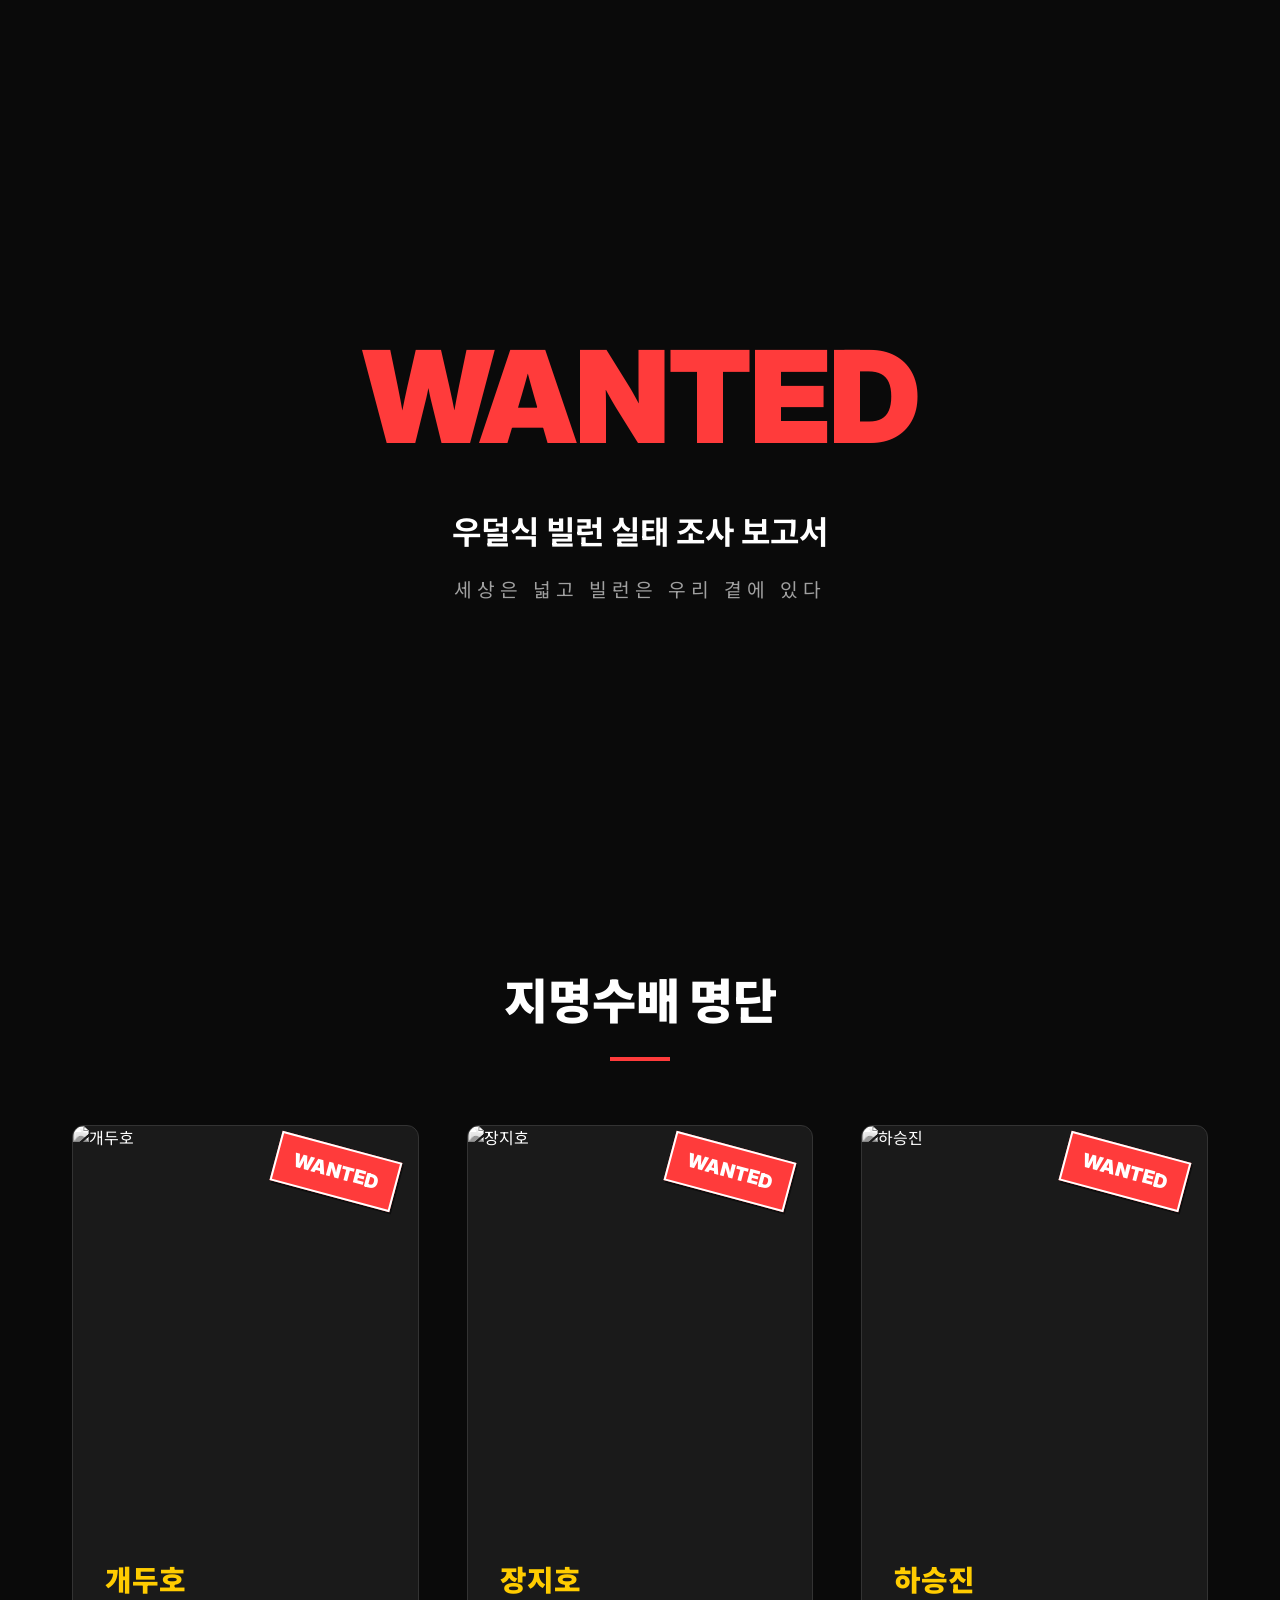
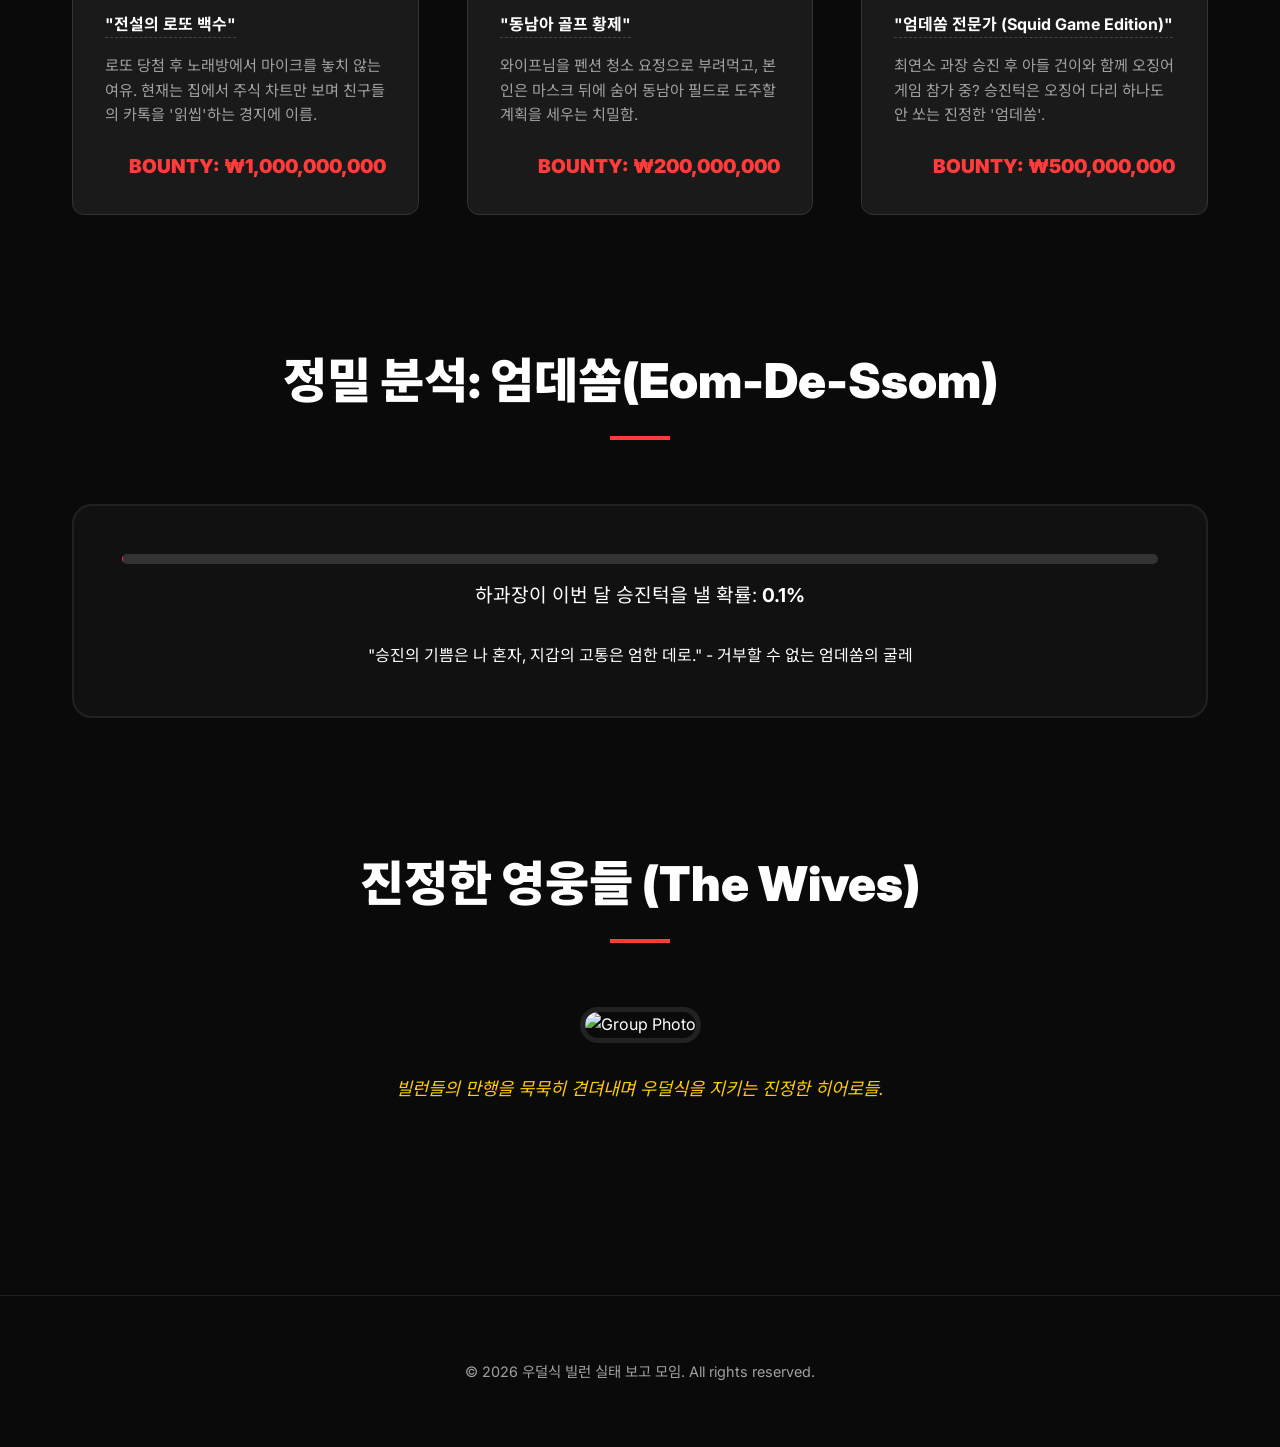
==== index.html @ 6ee660a5 "first commit" ====
<!DOCTYPE html>
<html lang="ko">
<head>
    <meta charset="UTF-8">
    <meta name="viewport" content="width=device-width, initial-scale=1.0">
    <title>우덜식 빌런즈 | U-Deol-Sik Villains</title>
    <link rel="stylesheet" href="index.css">
    <link rel="preconnect" href="https://fonts.googleapis.com">
    <link rel="preconnect" href="https://fonts.gstatic.com" crossorigin>
    <link href="https://fonts.googleapis.com/css2?family=Inter:wght@400;700;900&family=Noto+Sans+KR:wght@400;700;900&display=swap" rel="stylesheet">
</head>
<body>
    <header class="hero">
        <div class="hero-overlay"></div>
        <div class="hero-content">
            <h1 class="glitch" data-text="WANTED">WANTED</h1>
            <h2 class="sub-title">우덜식 빌런 실태 조사 보고서</h2>
            <p class="tagline">세상은 넓고 빌런은 우리 곁에 있다</p>
        </div>
    </header>

    <main class="container">
        <section class="section villain-grid">
            <h3 class="section-title">지명수배 명단</h3>
            <div class="grid">
                <!-- 개두호 Card -->
                <div class="card villain-card" data-villain="개두호">
                    <div class="card-image-wrapper">
                        <img src="photo1.png" alt="개두호" class="villain-img">
                        <div class="wanted-stamp">WANTED</div>
                    </div>
                    <div class="card-content">
                        <h4 class="villain-name">개두호</h4>
                        <p class="villain-alias">"전설의 로또 백수"</p>
                        <p class="villain-story">로또 당첨 후 노래방에서 마이크를 놓치 않는 여유. 현재는 집에서 주식 차트만 보며 친구들의 카톡을 '읽씹'하는 경지에 이름.</p>
                        <div class="bounty">BOUNTY: ₩1,000,000,000</div>
                    </div>
                </div>

                <!-- 장지호 Card -->
                <div class="card villain-card" data-villain="장지호">
                    <div class="card-image-wrapper">
                        <img src="photo2.png" alt="장지호" class="villain-img">
                        <div class="wanted-stamp">WANTED</div>
                    </div>
                    <div class="card-content">
                        <h4 class="villain-name">장지호</h4>
                        <p class="villain-alias">"동남아 골프 황제"</p>
                        <p class="villain-story">와이프님을 펜션 청소 요정으로 부려먹고, 본인은 마스크 뒤에 숨어 동남아 필드로 도주할 계획을 세우는 치밀함.</p>
                        <div class="bounty">BOUNTY: ₩200,000,000</div>
                    </div>
                </div>

                <!-- 하승진 Card -->
                <div class="card villain-card" data-villain="하승진">
                    <div class="card-image-wrapper">
                        <img src="photo3.png" alt="하승진" class="villain-img">
                        <div class="wanted-stamp">WANTED</div>
                    </div>
                    <div class="card-content">
                        <h4 class="villain-name">하승진</h4>
                        <p class="villain-alias">"엄데쏨 전문가 (Squid Game Edition)"</p>
                        <p class="villain-story">최연소 과장 승진 후 아들 건이와 함께 오징어 게임 참가 중? 승진턱은 오징어 다리 하나도 안 쏘는 진정한 '엄데쏨'.</p>
                        <div class="bounty">BOUNTY: ₩500,000,000</div>
                    </div>
                </div>
            </div>
        </section>

        <section class="section special-analysis">
            <h3 class="section-title">정밀 분석: 엄데쏨(Eom-De-Ssom)</h3>
            <div class="analysis-container">
                <div class="gauge-wrapper">
                    <div class="gauge">
                        <div class="gauge-fill" style="width: 0.1%;"></div>
                    </div>
                    <p class="gauge-label">하과장이 이번 달 승진턱을 낼 확률: <strong>0.1%</strong></p>
                </div>
                <div class="analysis-text">
                    <p>"승진의 기쁨은 나 혼자, 지갑의 고통은 엄한 데로." - 거부할 수 없는 엄데쏨의 굴레</p>
                </div>
            </div>
        </section>

        <section class="section heroes">
            <h3 class="section-title">진정한 영웅들 (The Wives)</h3>
            <div class="heroes-content">
                <img src="photo4.png" alt="Group Photo" class="hero-group-img">
                <p class="heroes-tribute">빌런들의 만행을 묵묵히 견뎌내며 우덜식을 지키는 진정한 히어로들.</p>
            </div>
        </section>
    </main>

    <footer class="footer">
        <p>&copy; 2026 우덜식 빌런 실태 보고 모임. All rights reserved.</p>
    </footer>

    <script src="index.js"></script>
</body>
</html>
---- index.css ----
:root {
    --bg-color: #0a0a0a;
    --card-bg: #1a1a1a;
    --accent-red: #ff3b3b;
    --accent-gold: #ffcc00;
    --text-white: #ffffff;
    --text-gray: #a0a0a0;
    --font-main: 'Inter', 'Noto Sans KR', sans-serif;
}

* {
    margin: 0;
    padding: 0;
    box-sizing: border-box;
}

body {
    background-color: var(--bg-color);
    color: var(--text-white);
    font-family: var(--font-main);
    line-height: 1.6;
    overflow-x: hidden;
}

.hero {
    height: 100vh;
    display: flex;
    align-items: center;
    justify-content: center;
    text-align: center;
    position: relative;
    background-image: url('https://via.placeholder.com/1920x1080/000/fff?text=U-Deol-Sik+Background'); /* Placeholder */
    background-size: cover;
    background-position: center;
}

.hero-overlay {
    position: absolute;
    top: 0;
    left: 0;
    width: 100%;
    height: 100%;
    background: linear-gradient(to bottom, rgba(10, 10, 10, 0.4), var(--bg-color));
}

.hero-content {
    position: relative;
    z-index: 10;
}

.hero h1 {
    font-size: 8rem;
    font-weight: 900;
    letter-spacing: -2px;
    margin-bottom: 0.5rem;
    color: var(--accent-red);
}

.hero .sub-title {
    font-size: 2rem;
    font-weight: 700;
    margin-bottom: 1rem;
}

.hero .tagline {
    font-size: 1.2rem;
    color: var(--text-gray);
    letter-spacing: 5px;
    text-transform: uppercase;
}

.container {
    max-width: 1200px;
    margin: 0 auto;
    padding: 4rem 2rem;
}

.section {
    margin-bottom: 8rem;
}

.section-title {
    font-size: 3rem;
    font-weight: 900;
    text-align: center;
    margin-bottom: 4rem;
    position: relative;
}

.section-title::after {
    content: '';
    display: block;
    width: 60px;
    height: 4px;
    background-color: var(--accent-red);
    margin: 1rem auto;
}

/* Villain Grid */
.grid {
    display: grid;
    grid-template-columns: repeat(auto-fit, minmax(300px, 1fr));
    gap: 3rem;
}

.card {
    background-color: var(--card-bg);
    border: 1px solid #333;
    border-radius: 12px;
    overflow: hidden;
    transition: transform 0.3s ease, box-shadow 0.3s ease;
    cursor: pointer;
    position: relative;
}

.card:hover {
    transform: translateY(-10px);
    box-shadow: 0 20px 40px rgba(255, 59, 59, 0.2);
    border-color: var(--accent-red);
}

.card-image-wrapper {
    position: relative;
    height: 400px;
    overflow: hidden;
}

.villain-img {
    width: 100%;
    height: 100%;
    object-fit: cover;
    filter: grayscale(100%) contrast(1.2);
    transition: filter 0.3s ease;
}

.card:hover .villain-img {
    filter: grayscale(0%) contrast(1.1);
}

.wanted-stamp {
    position: absolute;
    top: 20px;
    right: 20px;
    background-color: var(--accent-red);
    color: white;
    padding: 0.5rem 1rem;
    font-weight: 900;
    transform: rotate(15deg);
    border: 2px solid white;
    font-size: 1.2rem;
    box-shadow: 2px 2px 0px rgba(0,0,0,0.5);
}

.card-content {
    padding: 2rem;
}

.villain-name {
    font-size: 1.8rem;
    font-weight: 900;
    margin-bottom: 0.5rem;
    color: var(--accent-gold);
}

.villain-alias {
    font-size: 1rem;
    font-weight: 700;
    color: var(--text-white);
    margin-bottom: 1rem;
    border-bottom: 1px dashed #444;
    display: inline-block;
}

.villain-story {
    font-size: 0.95rem;
    color: var(--text-gray);
    margin-bottom: 1.5rem;
}

.bounty {
    font-weight: 900;
    color: var(--accent-red);
    font-size: 1.2rem;
    text-align: right;
}

/* Special Analysis */
.analysis-container {
    background-color: #111;
    padding: 3rem;
    border-radius: 20px;
    border: 2px solid #222;
    text-align: center;
}

.gauge-wrapper {
    margin-bottom: 2rem;
}

.gauge {
    width: 100%;
    height: 10px;
    background-color: #333;
    border-radius: 5px;
    overflow: hidden;
    margin-bottom: 1rem;
}

.gauge-fill {
    height: 100%;
    background: linear-gradient(90deg, var(--accent-red), #ff00ff);
    transition: width 2s ease-in-out;
}

.gauge-label {
    font-size: 1.2rem;
}

/* Heroes section */
.heroes-content {
    text-align: center;
}

.hero-group-img {
    width: 100%;
    max-width: 900px;
    border-radius: 20px;
    margin-bottom: 2rem;
    border: 5px solid #222;
}

.heroes-tribute {
    font-size: 1.1rem;
    font-style: italic;
    color: var(--accent-gold);
}

/* Footer */
.footer {
    text-align: center;
    padding: 4rem;
    border-top: 1px solid #222;
    color: var(--text-gray);
    font-size: 0.9rem;
}

/* Animations */
.fade-in {
    opacity: 0;
    transform: translateY(30px);
    transition: opacity 0.8s ease-out, transform 0.8s ease-out;
}

.fade-in.visible {
    opacity: 1;
    transform: translateY(0);
}

/* Glitch animation */
.glitch {
    position: relative;
    display: inline-block;
}

/* Responsive */
@media (max-width: 768px) {
    .hero h1 {
        font-size: 4rem;
    }
    .hero .sub-title {
        font-size: 1.5rem;
    }
    .section-title {
        font-size: 2rem;
    }
}
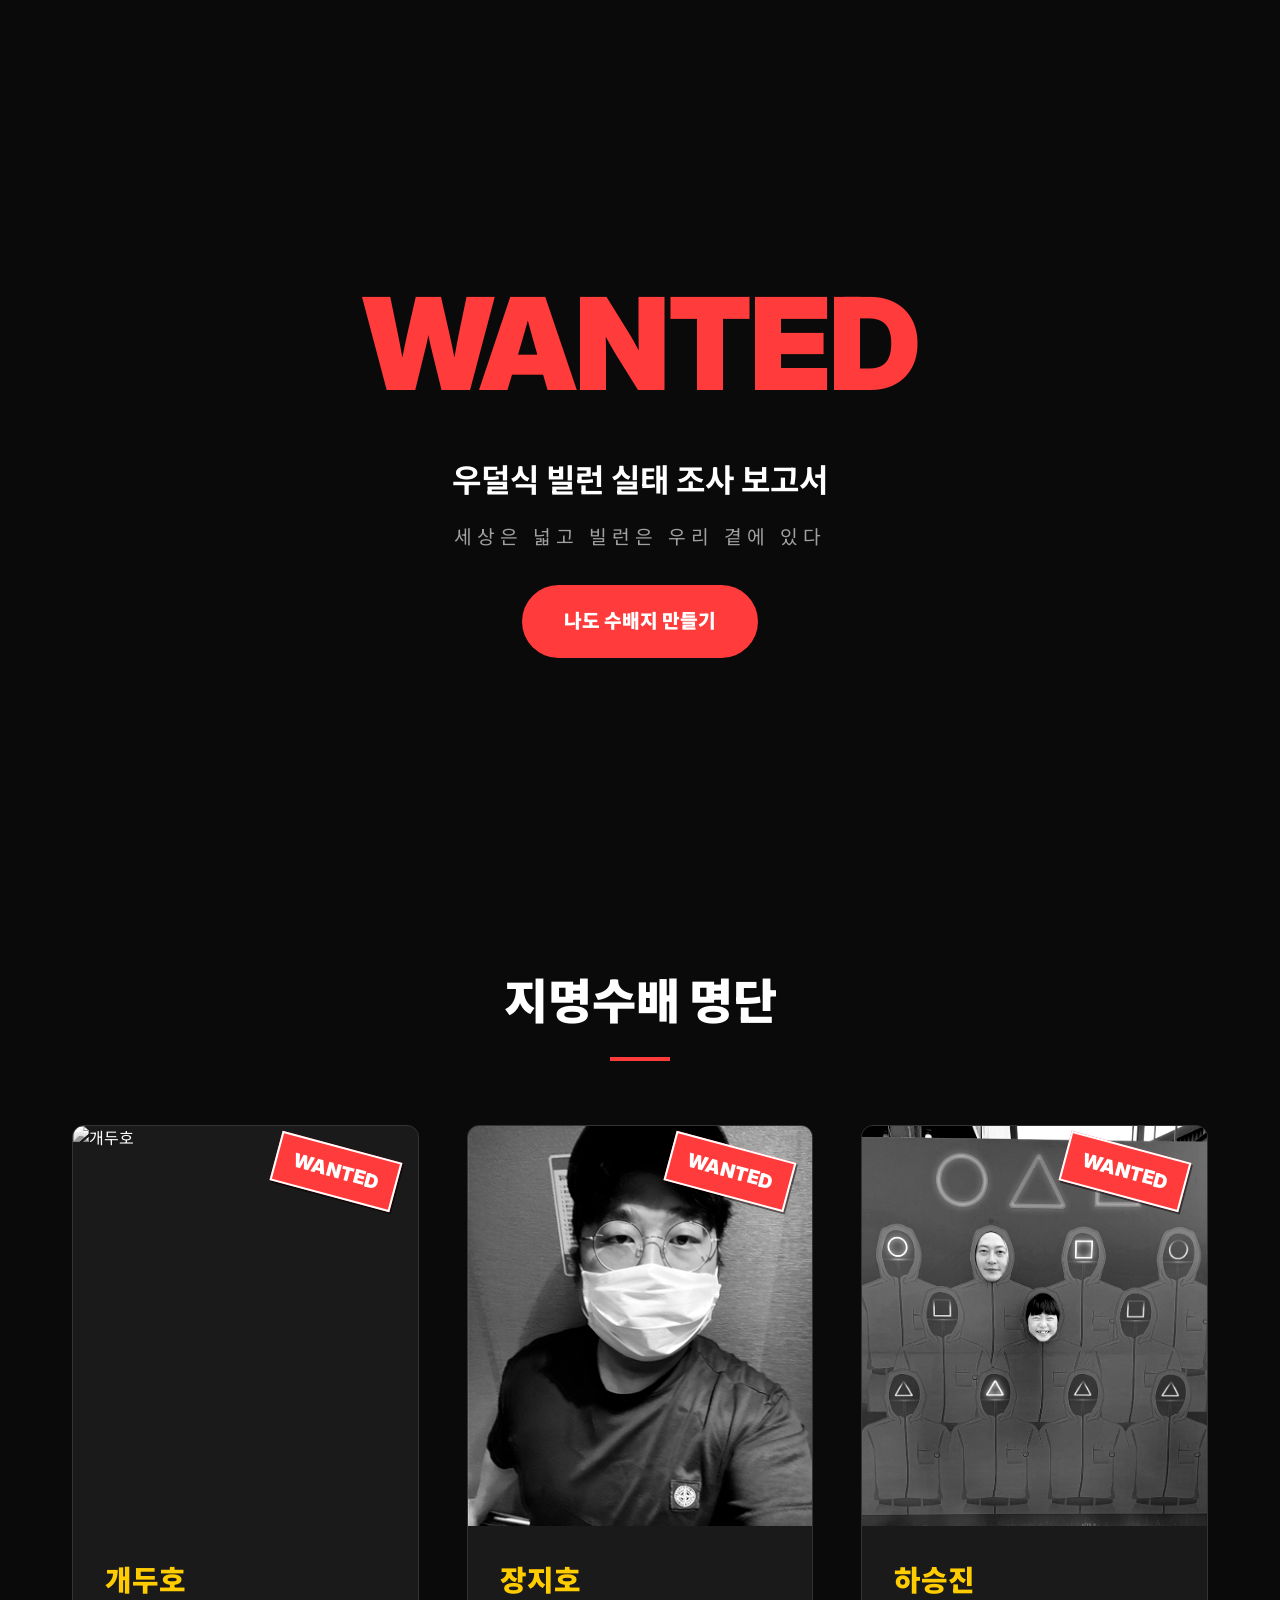
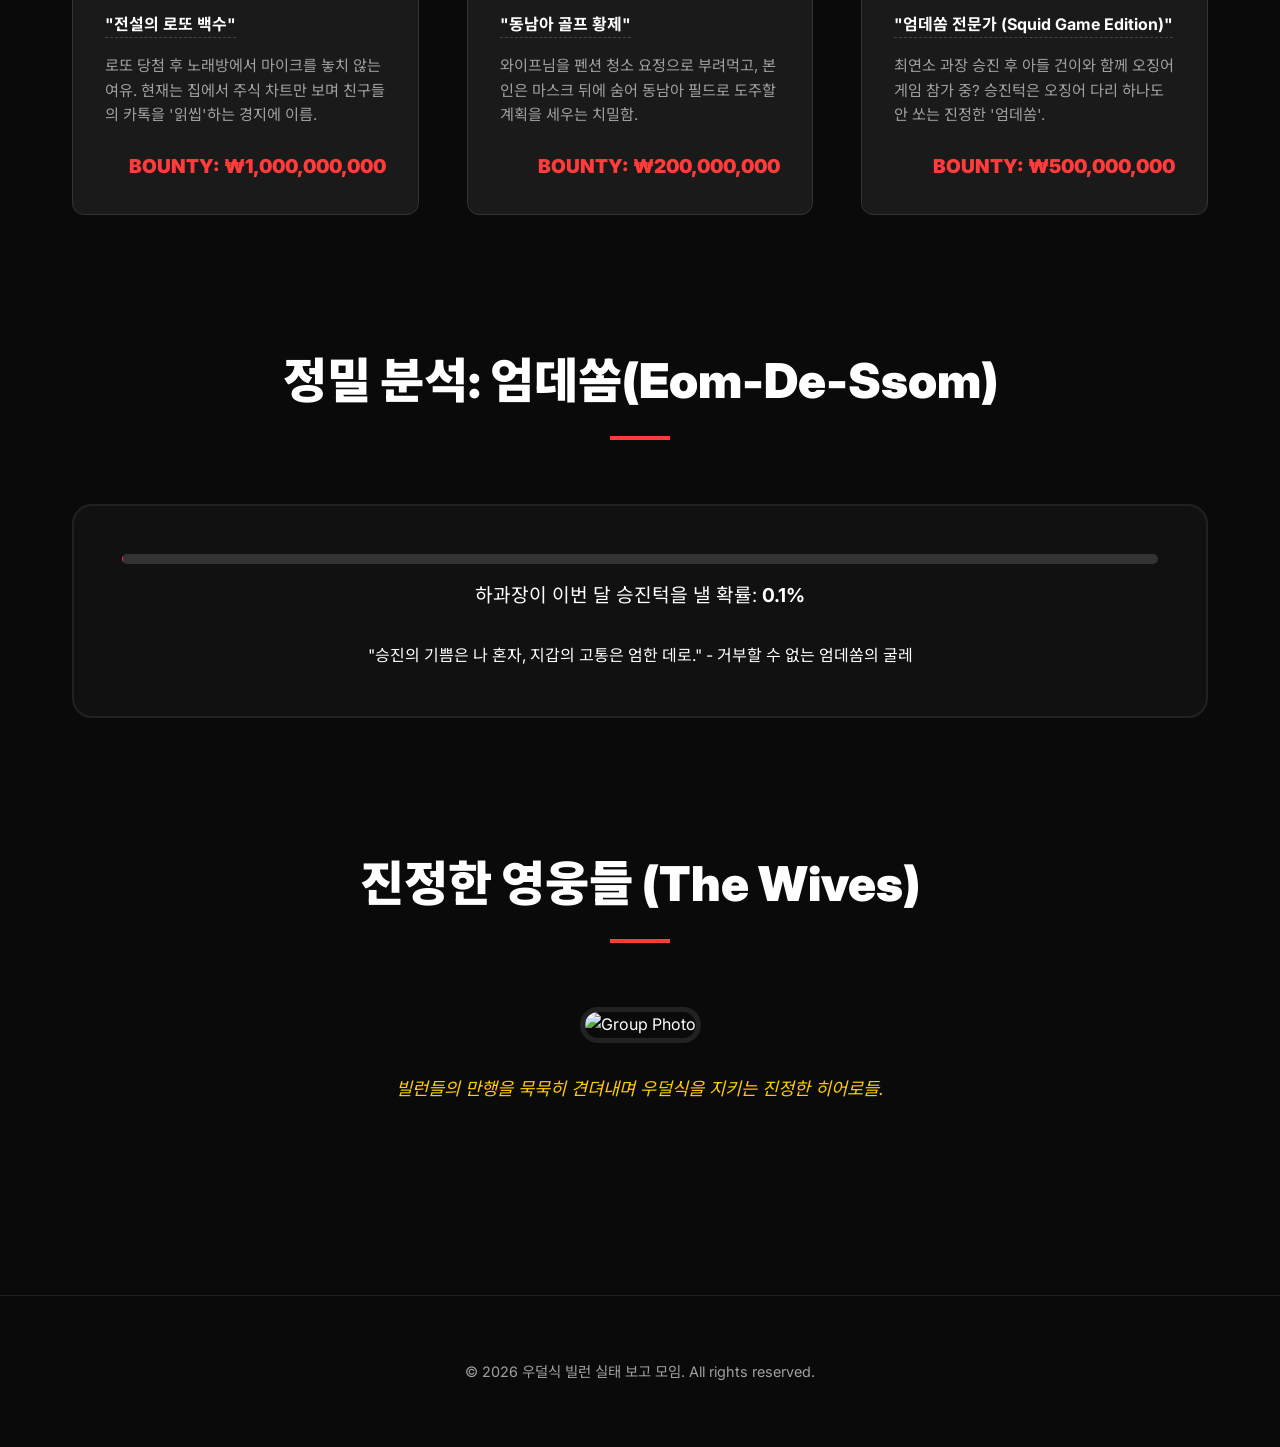
==== commit 603e7150: "123" ====
--- a/index.html
+++ b/index.html
@@ -16,6 +16,9 @@
             <h1 class="glitch" data-text="WANTED">WANTED</h1>
             <h2 class="sub-title">우덜식 빌런 실태 조사 보고서</h2>
             <p class="tagline">세상은 넓고 빌런은 우리 곁에 있다</p>
+            <div class="hero-actions" style="margin-top: 2rem;">
+                <a href="maker.html" class="btn-cta">나도 수배지 만들기</a>
+            </div>
         </div>
     </header>
 
--- a/index.css
+++ b/index.css
@@ -67,6 +67,26 @@
     color: var(--text-gray);
     letter-spacing: 5px;
     text-transform: uppercase;
+}
+
+.btn-cta {
+    display: inline-block;
+    padding: 1.2rem 2.5rem;
+    background-color: var(--accent-red);
+    color: white;
+    text-decoration: none;
+    font-weight: 900;
+    font-size: 1.2rem;
+    border-radius: 50px;
+    transition: all 0.3s ease;
+    border: 2px solid transparent;
+}
+
+.btn-cta:hover {
+    background-color: transparent;
+    border-color: var(--accent-red);
+    box-shadow: 0 0 30px rgba(255, 59, 59, 0.4);
+    transform: scale(1.05);
 }
 
 .container {
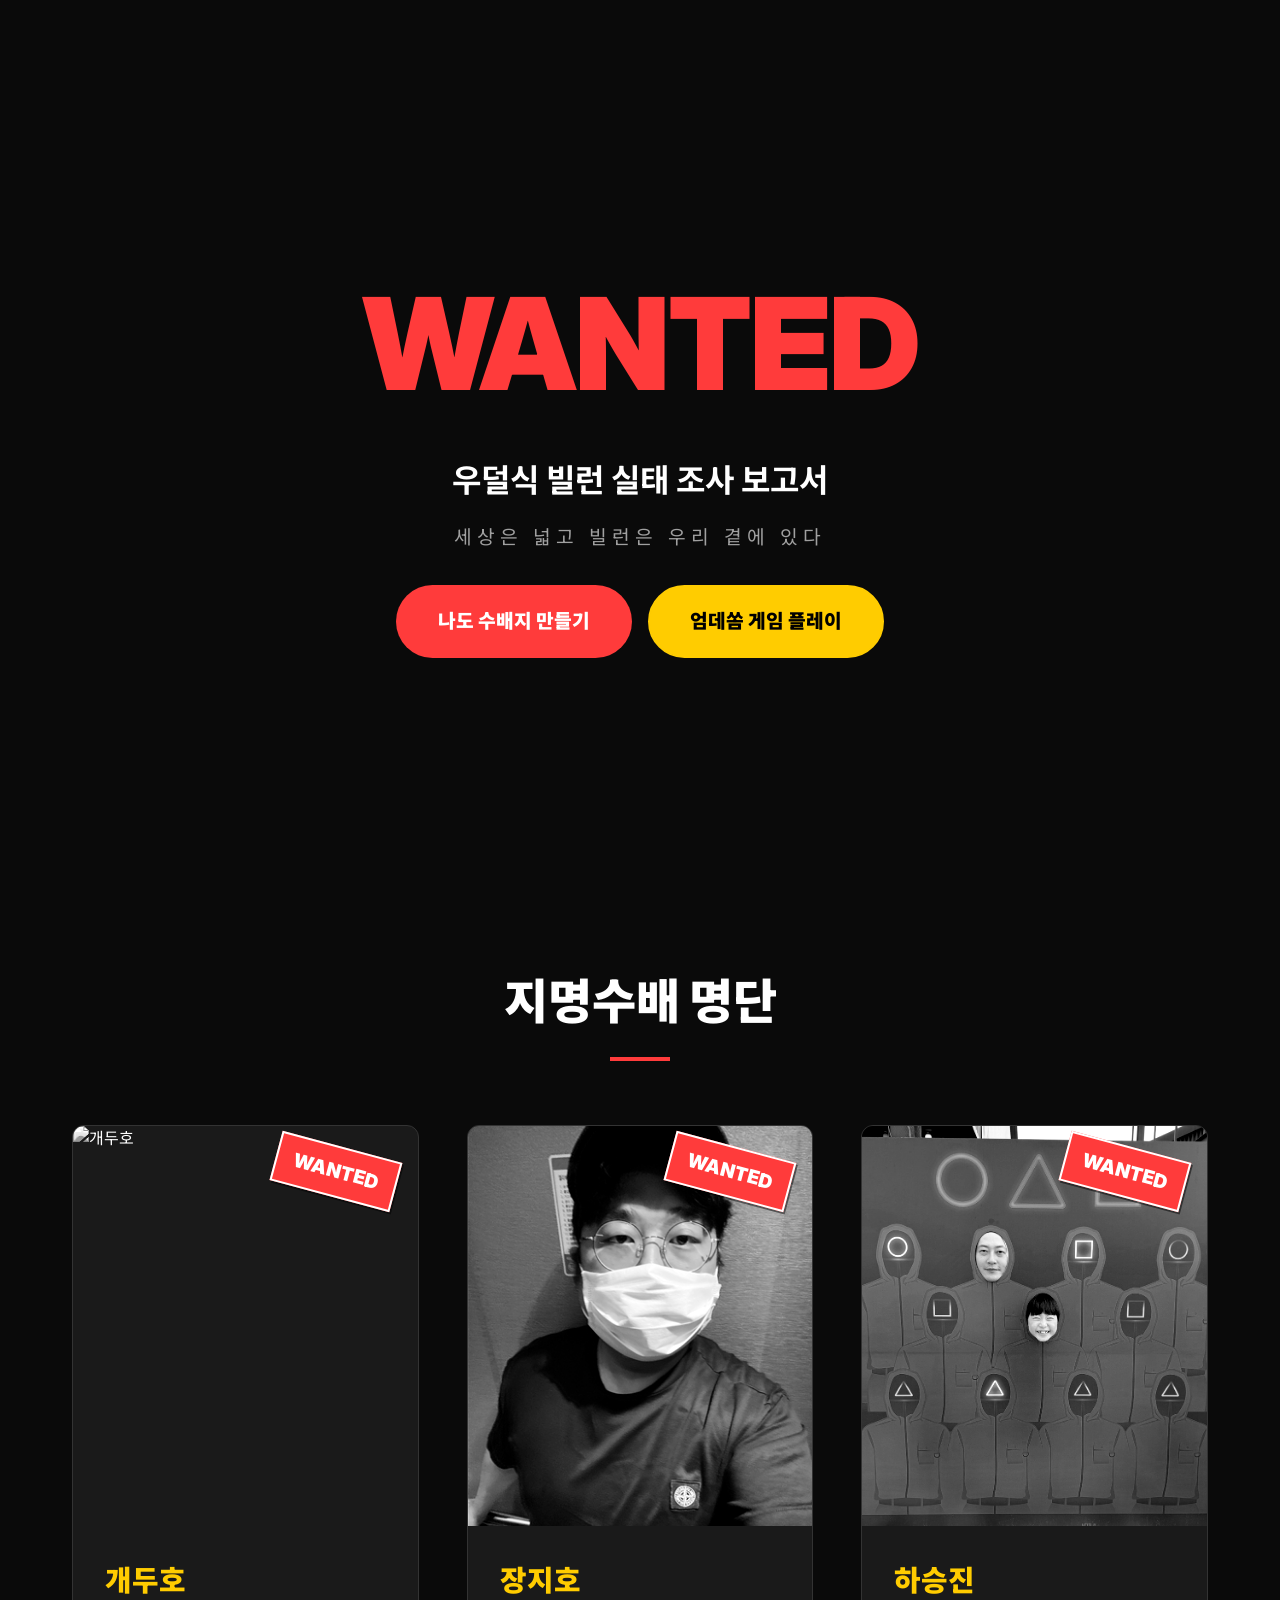
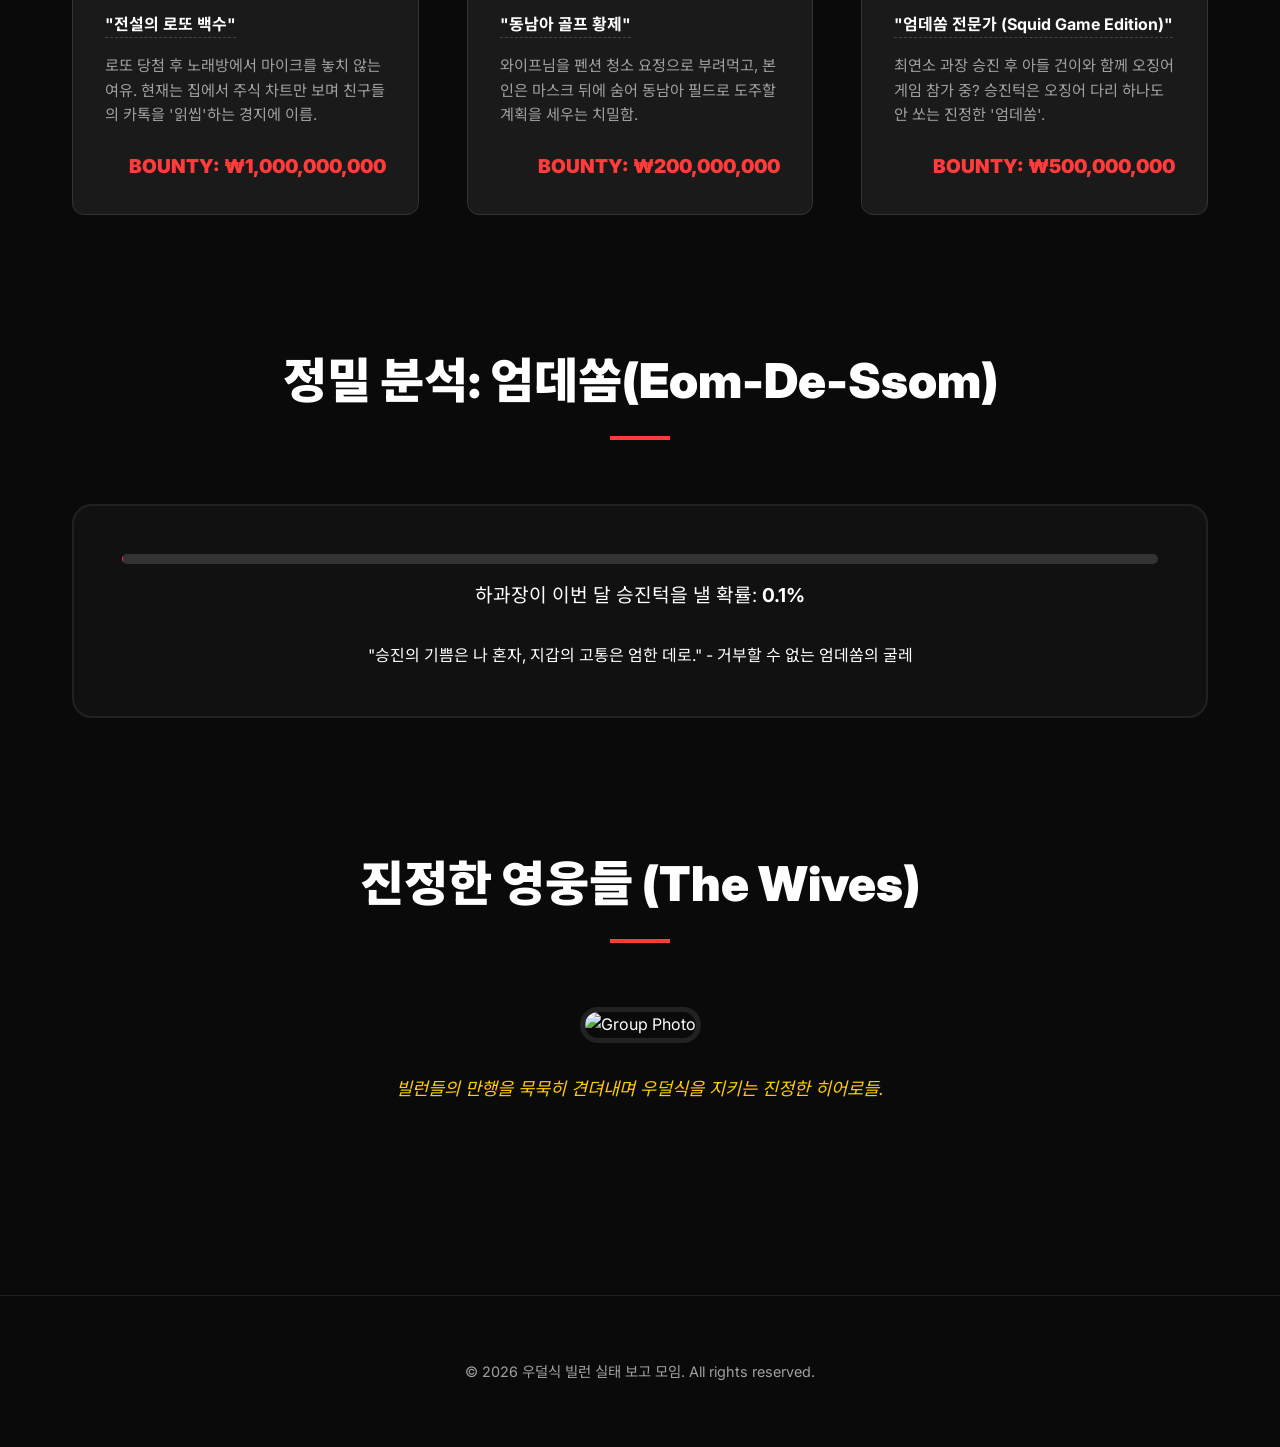
==== commit b38ed3d6: "3" ====
--- a/index.html
+++ b/index.html
@@ -16,8 +16,9 @@
             <h1 class="glitch" data-text="WANTED">WANTED</h1>
             <h2 class="sub-title">우덜식 빌런 실태 조사 보고서</h2>
             <p class="tagline">세상은 넓고 빌런은 우리 곁에 있다</p>
-            <div class="hero-actions" style="margin-top: 2rem;">
+            <div class="hero-actions" style="margin-top: 2rem; display: flex; gap: 1rem; justify-content: center;">
                 <a href="maker.html" class="btn-cta">나도 수배지 만들기</a>
+                <a href="game.html" class="btn-cta" style="background-color: var(--accent-gold); color: black; border-color: var(--accent-gold);">엄데쏨 게임 플레이</a>
             </div>
         </div>
     </header>
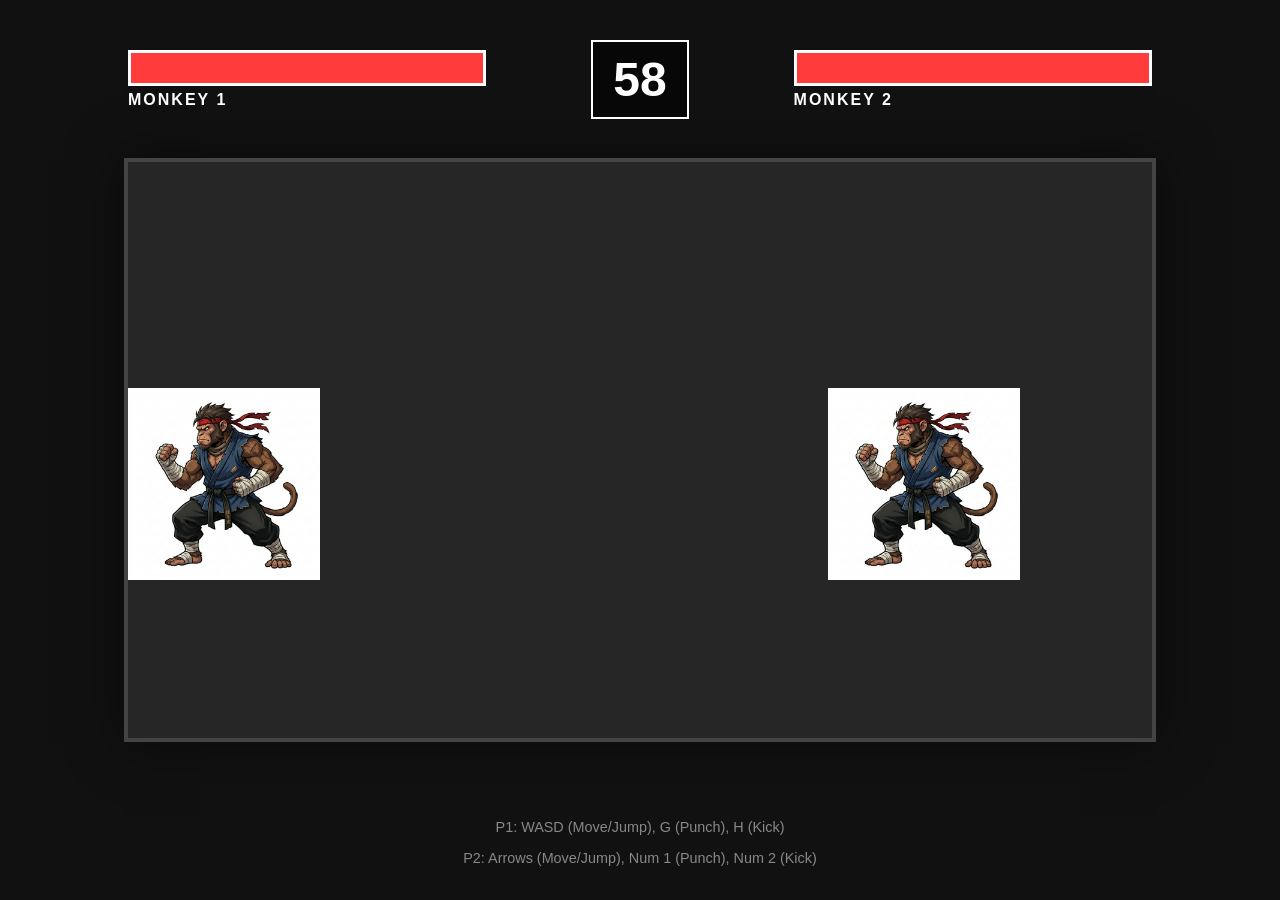
==== commit 7beac1e0: "4" ====
--- a/index.html
+++ b/index.html
@@ -3,102 +3,32 @@
 <head>
     <meta charset="UTF-8">
     <meta name="viewport" content="width=device-width, initial-scale=1.0">
-    <title>우덜식 빌런즈 | U-Deol-Sik Villains</title>
-    <link rel="stylesheet" href="index.css">
-    <link rel="preconnect" href="https://fonts.googleapis.com">
-    <link rel="preconnect" href="https://fonts.gstatic.com" crossorigin>
-    <link href="https://fonts.googleapis.com/css2?family=Inter:wght@400;700;900&family=Noto+Sans+KR:wght@400;700;900&display=swap" rel="stylesheet">
+    <title>Monkey Fighter | 원숭이 대전 격투</title>
+    <link rel="stylesheet" href="style.css">
 </head>
 <body>
-    <header class="hero">
-        <div class="hero-overlay"></div>
-        <div class="hero-content">
-            <h1 class="glitch" data-text="WANTED">WANTED</h1>
-            <h2 class="sub-title">우덜식 빌런 실태 조사 보고서</h2>
-            <p class="tagline">세상은 넓고 빌런은 우리 곁에 있다</p>
-            <div class="hero-actions" style="margin-top: 2rem; display: flex; gap: 1rem; justify-content: center;">
-                <a href="maker.html" class="btn-cta">나도 수배지 만들기</a>
-                <a href="game.html" class="btn-cta" style="background-color: var(--accent-gold); color: black; border-color: var(--accent-gold);">엄데쏨 게임 플레이</a>
+    <div id="game-container">
+        <div id="ui-overlay">
+            <div class="health-container">
+                <div class="health-bar-bg"><div id="p1-health" class="health-bar"></div></div>
+                <div class="character-name">MONKEY 1</div>
+            </div>
+            <div id="timer">99</div>
+            <div class="health-container">
+                <div class="health-bar-bg"><div id="p2-health" class="health-bar"></div></div>
+                <div class="character-name">MONKEY 2</div>
             </div>
         </div>
-    </header>
-
-    <main class="container">
-        <section class="section villain-grid">
-            <h3 class="section-title">지명수배 명단</h3>
-            <div class="grid">
-                <!-- 개두호 Card -->
-                <div class="card villain-card" data-villain="개두호">
-                    <div class="card-image-wrapper">
-                        <img src="photo1.png" alt="개두호" class="villain-img">
-                        <div class="wanted-stamp">WANTED</div>
-                    </div>
-                    <div class="card-content">
-                        <h4 class="villain-name">개두호</h4>
-                        <p class="villain-alias">"전설의 로또 백수"</p>
-                        <p class="villain-story">로또 당첨 후 노래방에서 마이크를 놓치 않는 여유. 현재는 집에서 주식 차트만 보며 친구들의 카톡을 '읽씹'하는 경지에 이름.</p>
-                        <div class="bounty">BOUNTY: ₩1,000,000,000</div>
-                    </div>
-                </div>
-
-                <!-- 장지호 Card -->
-                <div class="card villain-card" data-villain="장지호">
-                    <div class="card-image-wrapper">
-                        <img src="photo2.png" alt="장지호" class="villain-img">
-                        <div class="wanted-stamp">WANTED</div>
-                    </div>
-                    <div class="card-content">
-                        <h4 class="villain-name">장지호</h4>
-                        <p class="villain-alias">"동남아 골프 황제"</p>
-                        <p class="villain-story">와이프님을 펜션 청소 요정으로 부려먹고, 본인은 마스크 뒤에 숨어 동남아 필드로 도주할 계획을 세우는 치밀함.</p>
-                        <div class="bounty">BOUNTY: ₩200,000,000</div>
-                    </div>
-                </div>
-
-                <!-- 하승진 Card -->
-                <div class="card villain-card" data-villain="하승진">
-                    <div class="card-image-wrapper">
-                        <img src="photo3.png" alt="하승진" class="villain-img">
-                        <div class="wanted-stamp">WANTED</div>
-                    </div>
-                    <div class="card-content">
-                        <h4 class="villain-name">하승진</h4>
-                        <p class="villain-alias">"엄데쏨 전문가 (Squid Game Edition)"</p>
-                        <p class="villain-story">최연소 과장 승진 후 아들 건이와 함께 오징어 게임 참가 중? 승진턱은 오징어 다리 하나도 안 쏘는 진정한 '엄데쏨'.</p>
-                        <div class="bounty">BOUNTY: ₩500,000,000</div>
-                    </div>
-                </div>
-            </div>
-        </section>
-
-        <section class="section special-analysis">
-            <h3 class="section-title">정밀 분석: 엄데쏨(Eom-De-Ssom)</h3>
-            <div class="analysis-container">
-                <div class="gauge-wrapper">
-                    <div class="gauge">
-                        <div class="gauge-fill" style="width: 0.1%;"></div>
-                    </div>
-                    <p class="gauge-label">하과장이 이번 달 승진턱을 낼 확률: <strong>0.1%</strong></p>
-                </div>
-                <div class="analysis-text">
-                    <p>"승진의 기쁨은 나 혼자, 지갑의 고통은 엄한 데로." - 거부할 수 없는 엄데쏨의 굴레</p>
-                </div>
-            </div>
-        </section>
-
-        <section class="section heroes">
-            <h3 class="section-title">진정한 영웅들 (The Wives)</h3>
-            <div class="heroes-content">
-                <img src="photo4.png" alt="Group Photo" class="hero-group-img">
-                <p class="heroes-tribute">빌런들의 만행을 묵묵히 견뎌내며 우덜식을 지키는 진정한 히어로들.</p>
-            </div>
-        </section>
-    </main>
-
-    <footer class="footer">
-        <p>&copy; 2026 우덜식 빌런 실태 보고 모임. All rights reserved.</p>
-    </footer>
-
-    <script src="index.js"></script>
+        <canvas id="game-canvas"></canvas>
+        <div id="message-overlay" class="hidden">
+            <h1 id="victory-text">K.O.</h1>
+            <button id="restart-btn">REMATCH</button>
+        </div>
+        <div id="controls-hint">
+            <p>P1: WASD (Move/Jump), G (Punch), H (Kick)</p>
+            <p>P2: Arrows (Move/Jump), Num 1 (Punch), Num 2 (Kick)</p>
+        </div>
+    </div>
+    <script src="game.js"></script>
 </body>
 </html>
--- a/style.css
+++ b/style.css
@@ -0,0 +1,123 @@
+:root {
+    --health-color: #ff3b3b;
+    --health-bg: #333;
+    --accent: #ffcc00;
+}
+
+body {
+    margin: 0;
+    padding: 0;
+    overflow: hidden;
+    background: #111;
+    font-family: 'Inter', sans-serif;
+    color: white;
+}
+
+#game-container {
+    position: relative;
+    width: 100vw;
+    height: 100vh;
+    display: flex;
+    justify-content: center;
+    align-items: center;
+}
+
+#game-canvas {
+    background: linear-gradient(to bottom, #1a2a6c, #b21f1f, #fdbb2d); /* Simple jungle sunset gradient */
+    border: 4px solid #444;
+    box-shadow: 0 0 50px rgba(0,0,0,0.5);
+}
+
+#ui-overlay {
+    position: absolute;
+    top: 40px;
+    left: 10%;
+    right: 10%;
+    display: flex;
+    justify-content: space-between;
+    align-items: center;
+    pointer-events: none;
+}
+
+.health-container {
+    width: 35%;
+}
+
+.health-bar-bg {
+    height: 30px;
+    background: var(--health-bg);
+    border: 3px solid white;
+    position: relative;
+}
+
+.health-bar {
+    width: 100%;
+    height: 100%;
+    background: var(--health-color);
+    transition: width 0.3s ease;
+}
+
+#timer {
+    font-size: 3rem;
+    font-weight: 900;
+    background: rgba(0,0,0,0.6);
+    padding: 10px 20px;
+    border: 2px solid white;
+}
+
+.character-name {
+    margin-top: 5px;
+    font-weight: bold;
+    text-transform: uppercase;
+    letter-spacing: 2px;
+}
+
+#message-overlay {
+    position: absolute;
+    display: flex;
+    flex-direction: column;
+    justify-content: center;
+    align-items: center;
+    background: rgba(0,0,0,0.8);
+    width: 100%;
+    height: 100%;
+    z-index: 10;
+}
+
+#message-overlay.hidden {
+    display: none;
+}
+
+#victory-text {
+    font-size: 8rem;
+    font-weight: 900;
+    color: var(--accent);
+    text-shadow: 0 0 20px rgba(255, 204, 0, 0.5);
+    margin: 0;
+}
+
+#restart-btn {
+    margin-top: 2rem;
+    padding: 1rem 3rem;
+    font-size: 1.5rem;
+    font-weight: bold;
+    background: white;
+    color: black;
+    border: none;
+    cursor: pointer;
+    transition: transform 0.2s;
+}
+
+#restart-btn:hover {
+    transform: scale(1.1);
+}
+
+#controls-hint {
+    position: absolute;
+    bottom: 20px;
+    left: 50%;
+    transform: translateX(-50%);
+    font-size: 0.9rem;
+    text-align: center;
+    color: #888;
+}
